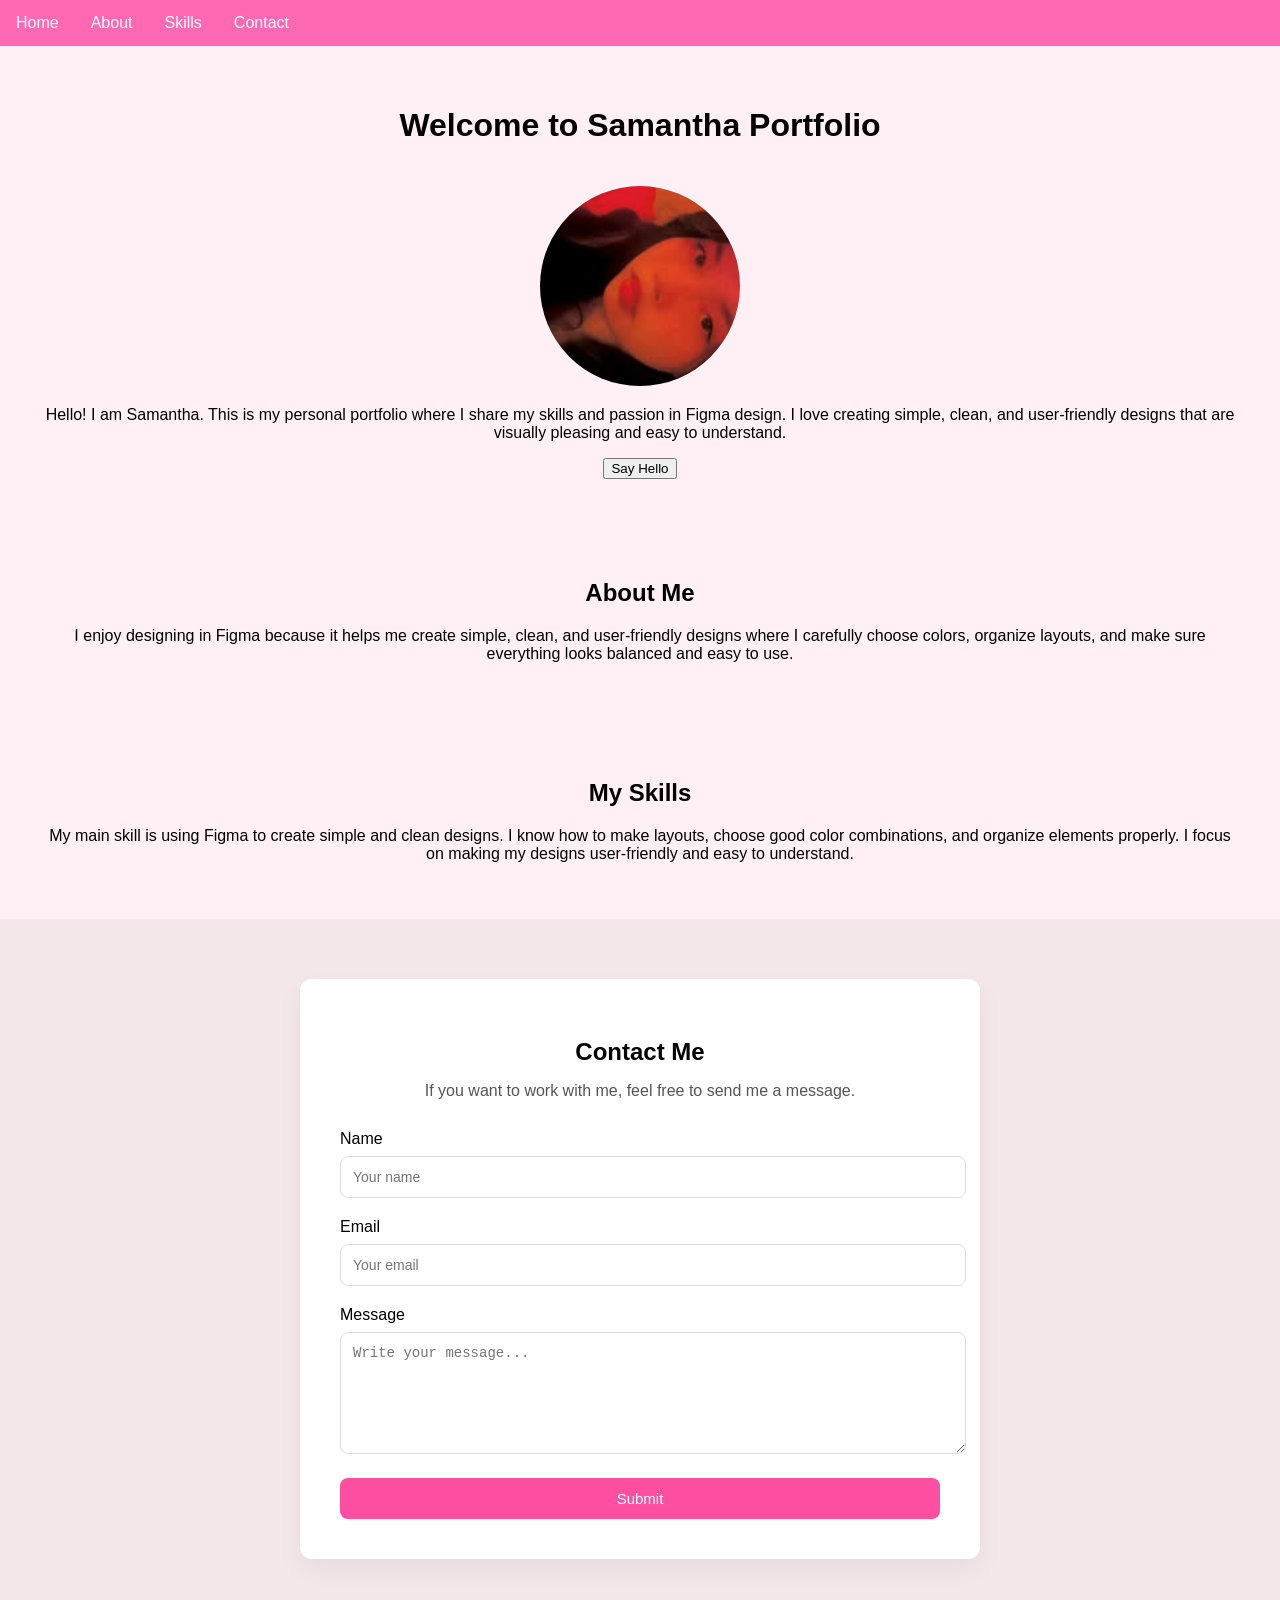
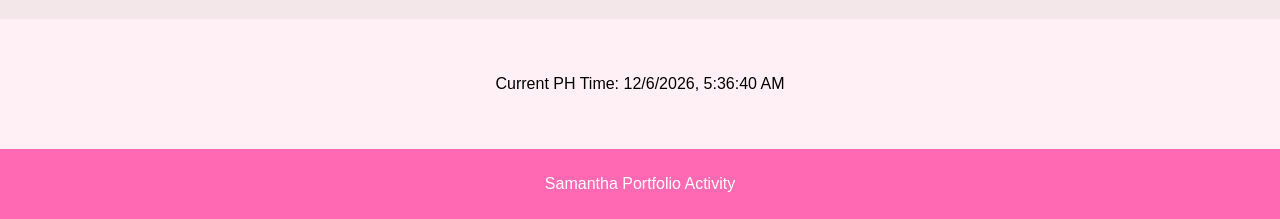
==== Index.html @ 722a0fc0 "test" ====
<!DOCTYPE html>
<html lang="en">
<head>
    <meta charset="UTF-8">
    <meta name="viewport" content="width=device-width, initial-scale=1.0">
    <title>Olaco Portfolio</title>
    <link rel="stylesheet" href="style.css">
    <script src="script.js"></script>
</head>
<body>

            <div class="topnav">
                <a href="#home">Home</a>
                <a href="#about">About</a>
                <a href="#skills">Skills</a>
                <a href="#contact">Contact</a>
            </div>

                <div class="section" id="home">
                     <h1>Welcome to Samantha Portfolio</h1>
                        <img src="image.png" alt="Profile" class="profile">
                <p>
                    Hello! I am Samantha. This is my personal portfolio where I share my skills 
                        and passion in Figma design. I love creating simple, clean, and user-friendly 
                            designs that are visually pleasing and easy to understand.
                </p>
                    <button onclick="showMessage()">Say Hello</button>
            </div>


            <div class="section" id="about">
                    <h2>About Me</h2>
                <p>
                        I enjoy designing in Figma because it helps me create simple, clean, and 
                        user-friendly designs where I carefully choose colors, organize layouts, 
                        and make sure everything looks balanced and easy to use.
                </p>
            </div>


            <div class="section" id="skills">
                <h2>My Skills</h2>
                <p>
                    My main skill is using Figma to create simple and clean designs. 
                        I know how to make layouts, choose good color combinations, and organize 
                            elements properly. I focus on making my designs user-friendly and easy 
                                to understand.
                </p>
            </div>

                <section class="contact" id="contact">
                    <div class="contact-container">
                        <h2>Contact Me</h2>
                            <p>If you want to work with me, feel free to send me a message.</p>

                <form>
                    <div class="form-group">
                        <label for="name">Name</label>
                        <input type="text" id="name" placeholder="Your name" required>
                    </div>

                    <div class="form-group">
                        <label for="email">Email</label>
                        <input type="email" id="email" placeholder="Your email" required>
                    </div>

                    <div class="form-group">
                        <label for="message">Message</label>
                        <textarea id="message" rows="6" placeholder="Write your message..." required></textarea>
                    </div>

                    <button type="submit">Submit</button>
                 </form>
                    </div>
                </section>
                    <div>
                        <div>
                            <div class="section">
                            <p id="demo"></p>
                            </div>
                        </div>
                    <footer>
                        <p>Samantha Portfolio Activity</p>
            </footer>

</body>
</html>
---- style.css ----
body {
  margin: 0;
  font-family: Arial, Helvetica, sans-serif;
  background-color: #fff0f5;
}


.topnav {
  overflow: hidden;
  background-color: #ff69b4;
}

.topnav a {
  float: left;
  display: block;
  color: white;
  text-align: center;
  padding: 14px 16px;
  text-decoration: none;
}

.topnav a:hover {
  background-color: #ffc0cb;
  color: black;
}


.section {
  padding: 40px;
  text-align: center;
}

.profile {
  width: 200px;
  border-radius: 50%;
  margin-top: 20px;
}


.container {
  width: 60%;
  background-color: #ddd;
  margin: auto;
}

.skills {
  text-align: right;
  padding: 10px;
  color: white;
}

.html { width: 90%; background-color: #ff69b4; }
.css  { width: 85%; background-color: #ff1493; }
.js   { width: 75%; background-color: #db7093; }


.contact {
  background-color: #f4e7ea;
  padding: 60px 20px;
  display: flex;
  justify-content: center;
}

.contact-container {
  background: white;
  padding: 40px;
  border-radius: 12px;
  width: 100%;
  max-width: 600px;
  box-shadow: 0 10px 25px #0000000d;
  text-align: center;
}

.contact-container h2 {
  margin-bottom: 10px;
}

.contact-container p {
  margin-bottom: 30px;
  color: #555;
}

.form-group {
  text-align: left;
  margin-bottom: 20px;
}

label {
  display: block;
  margin-bottom: 8px;
  font-weight: 500;
}


input,
textarea {
  width: 100%;
  padding: 12px;
  border: 1px solid #ddd;
  border-radius: 8px;
  font-size: 14px;
  transition: 0.3s ease;
}

input:focus,
textarea:focus {
  border-color: #ff4fa3;
  outline: none;
  box-shadow: 0 0 0 2px #ff4fa333;
}


.contact-container button {
  width: 100%;
  padding: 12px;
  border: none;
  border-radius: 8px;
  background-color: #ff4fa3;
  color: white;
  font-size: 15px;
  cursor: pointer;
  transition: 0.3s ease;
}

.contact-container button:hover {
  background-color: #e63c8f;
}

footer {
  background-color: #ff69b4;
  color: white;
  text-align: center;
  padding: 10px;
}
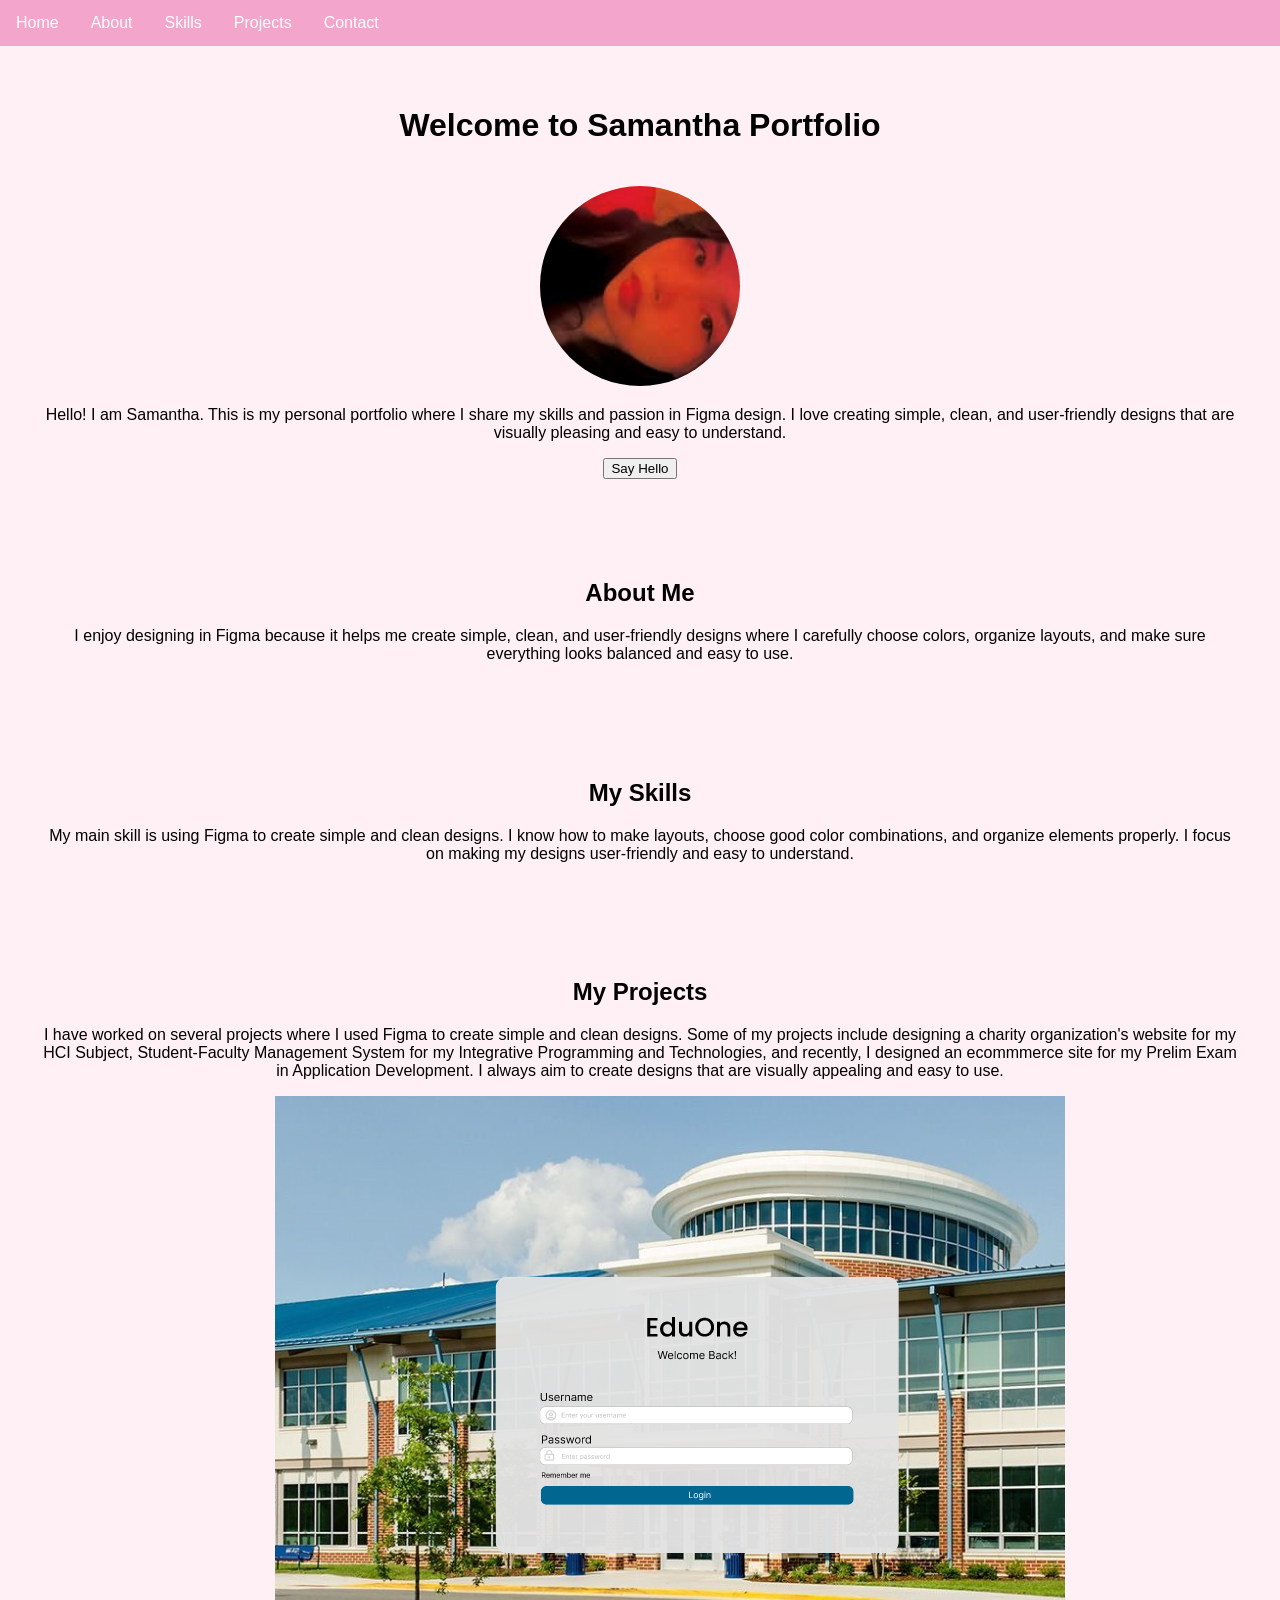
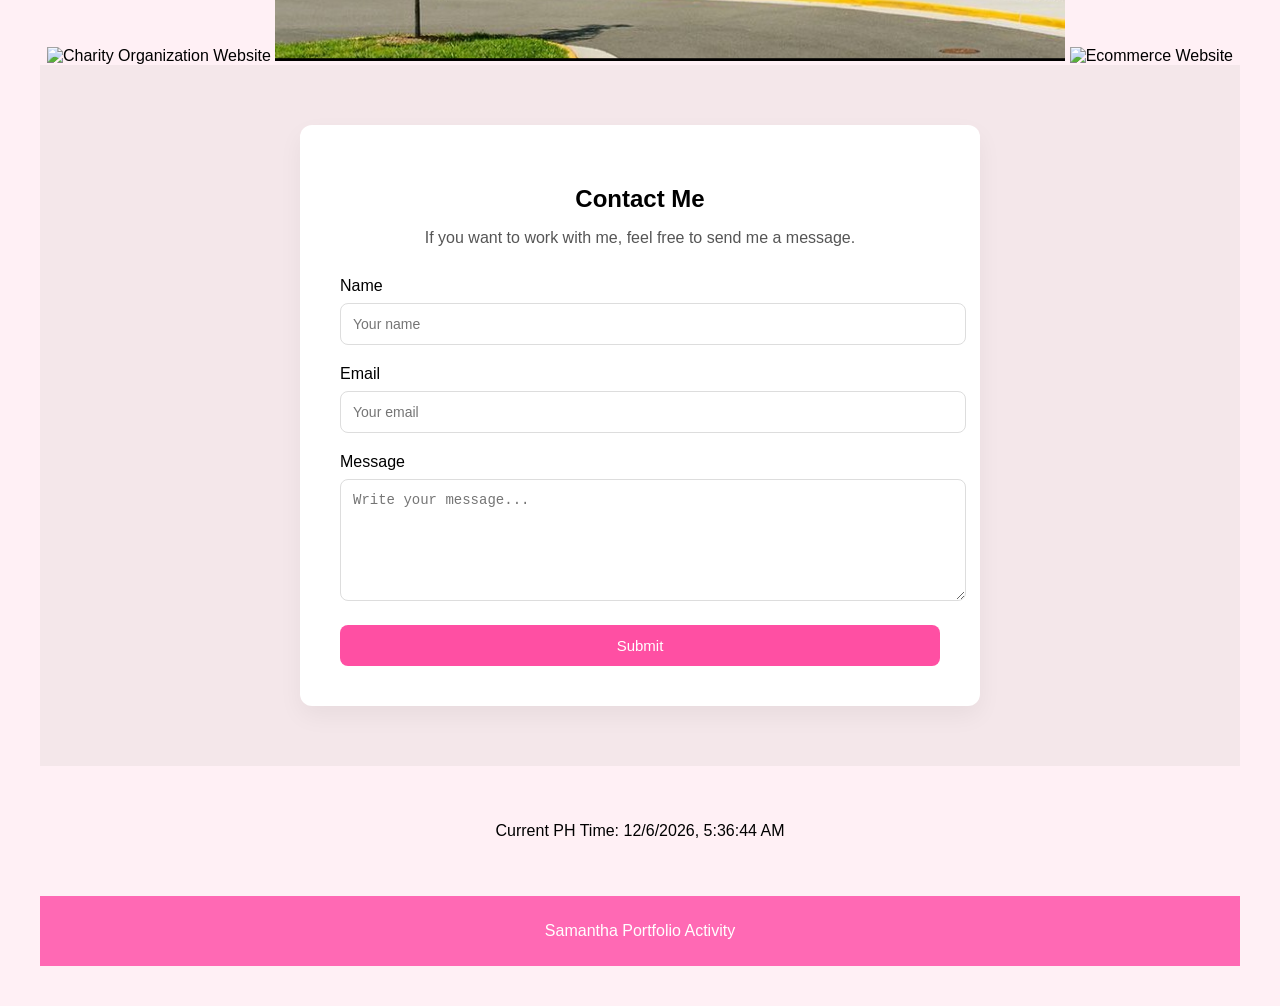
==== commit 877a1a8c: "test" ====
--- a/Index.html
+++ b/Index.html
@@ -13,12 +13,13 @@
                 <a href="#home">Home</a>
                 <a href="#about">About</a>
                 <a href="#skills">Skills</a>
+                <a href="#projects">Projects</a>
                 <a href="#contact">Contact</a>
             </div>
 
                 <div class="section" id="home">
                      <h1>Welcome to Samantha Portfolio</h1>
-                        <img src="image.png" alt="Profile" class="profile">
+                        <img src="pictures/image.png" alt="Profile" class="profile">
                 <p>
                     Hello! I am Samantha. This is my personal portfolio where I share my skills 
                         and passion in Figma design. I love creating simple, clean, and user-friendly 
@@ -47,6 +48,19 @@
                                 to understand.
                 </p>
             </div>
+
+            <div class="section" id="projects">
+                <h2>My Projects</h2> 
+                <p>
+                    I have worked on several projects where I used Figma to create simple and 
+                    clean designs. Some of my projects include designing a charity organization's website for my HCI Subject, Student-Faculty Management System for my Integrative Programming and Technologies, and recently, I designed an ecommmerce site for my Prelim Exam in Application Development. I always aim to create designs that are visually appealing and easy to use.
+      
+            <div>
+                    <img src="pictures/charity org.jpeg" alt="Charity Organization Website" class="project-image">
+                    <img src="pictures/student-faculty .png" alt="Student-Faculty Management System" class="project-image">
+                    <img src="pictures/ecommerce.jpeg" alt="Ecommerce Website" class="project-image">
+            </div>
+
 
                 <section class="contact" id="contact">
                     <div class="contact-container">
@@ -84,4 +98,5 @@
             </footer>
 
 </body>
-</html>+</html>
+
--- a/style.css
+++ b/style.css
@@ -8,7 +8,7 @@
 
 .topnav {
   overflow: hidden;
-  background-color: #ff69b4;
+  background-color: #f3a5cc;
 }
 
 .topnav a {
@@ -55,6 +55,7 @@
 .js   { width: 75%; background-color: #db7093; }
 
 
+
 .contact {
   background-color: #f4e7ea;
   padding: 60px 20px;
@@ -84,6 +85,31 @@
 .form-group {
   text-align: left;
   margin-bottom: 20px;
+}
+div.gallery {
+  display: flex;
+  flex-wrap: wrap;
+  justify-content: flex-start;
+}
+
+div.gallery-item {
+  margin: 5px;
+  border: 1px solid #ccc;
+  width: 180px;
+}
+
+div.gallery-item:hover {
+  border: 1px solid #777;
+}
+
+div.gallery-item img {
+  width: 100%;
+  height: auto;
+}
+
+div.gallery-item div.desc {
+  padding: 15px;
+  text-align: center;
 }
 
 label {
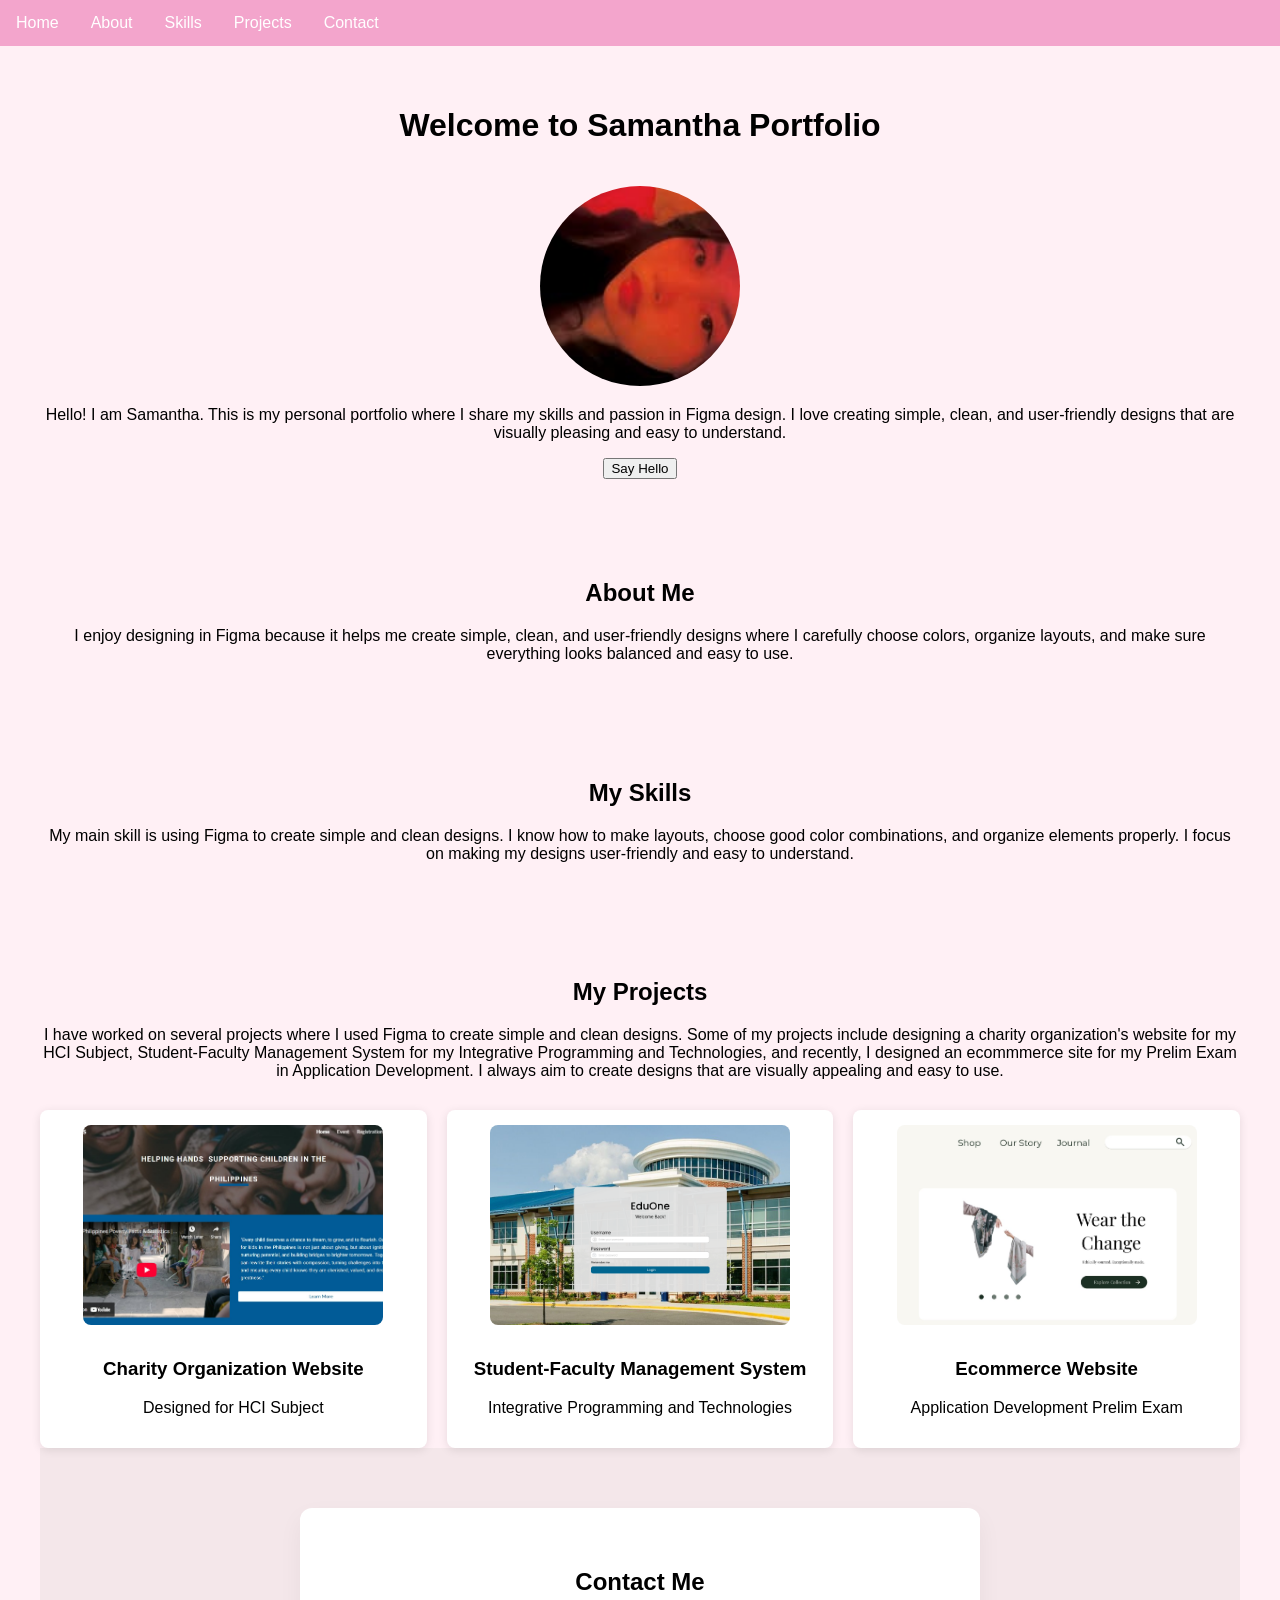
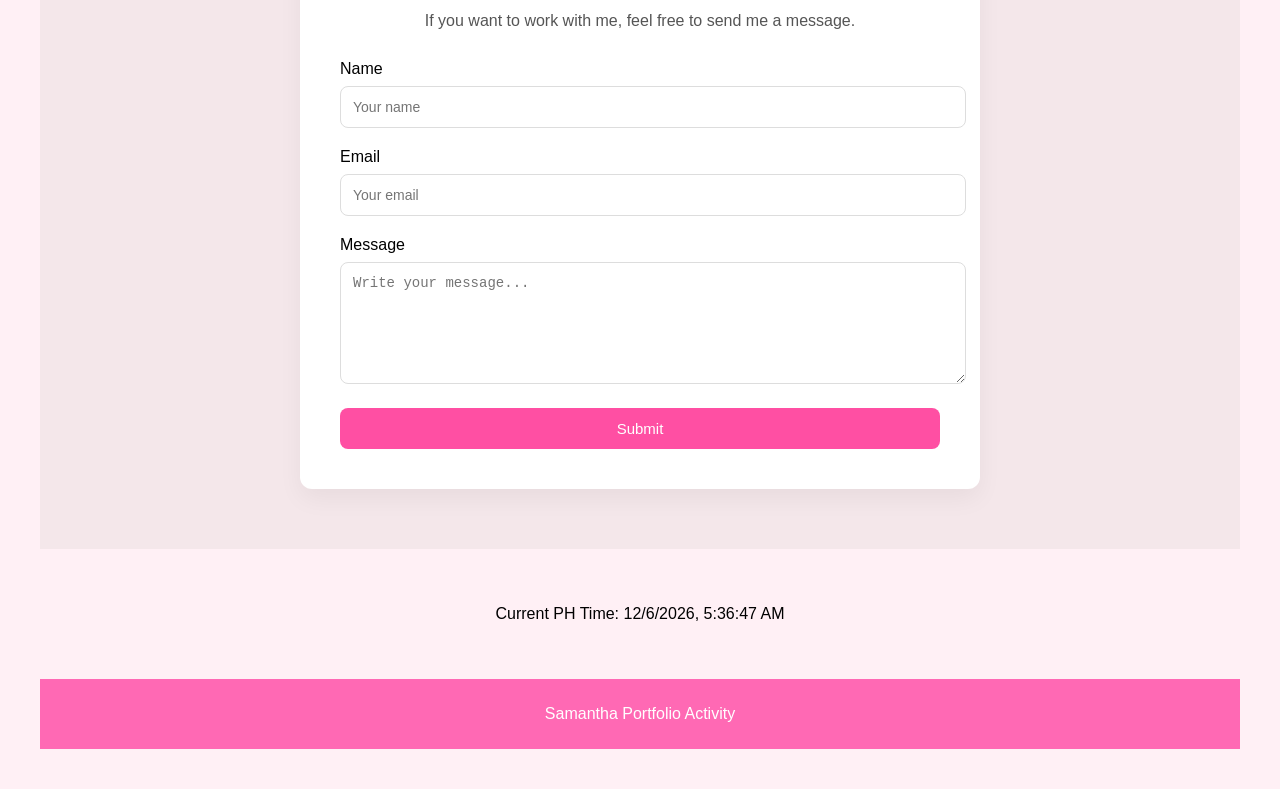
==== commit 1b8c0585: "Initial commit - Portfolio website" ====
--- a/Index.html
+++ b/Index.html
@@ -55,10 +55,22 @@
                     I have worked on several projects where I used Figma to create simple and 
                     clean designs. Some of my projects include designing a charity organization's website for my HCI Subject, Student-Faculty Management System for my Integrative Programming and Technologies, and recently, I designed an ecommmerce site for my Prelim Exam in Application Development. I always aim to create designs that are visually appealing and easy to use.
       
-            <div>
-                    <img src="pictures/charity org.jpeg" alt="Charity Organization Website" class="project-image">
-                    <img src="pictures/student-faculty .png" alt="Student-Faculty Management System" class="project-image">
-                    <img src="pictures/ecommerce.jpeg" alt="Ecommerce Website" class="project-image">
+            <div class="project-container">
+                    <div class="project-item">
+                        <img src="pictures/charity org.png" alt="Charity Organization Website" class="project-image">
+                        <h3>Charity Organization Website</h3>
+                        <p>Designed for HCI Subject</p>
+                    </div>
+                    <div class="project-item">
+                        <img src="pictures/student-faculty .png" alt="Student-Faculty Management System" class="project-image">
+                        <h3>Student-Faculty Management System</h3>
+                        <p>Integrative Programming and Technologies</p>
+                    </div>
+                    <div class="project-item">
+                        <img src="pictures/ecommerce.png" alt="Ecommerce Website" class="project-image">
+                        <h3>Ecommerce Website</h3>
+                        <p>Application Development Prelim Exam</p>
+                    </div>
             </div>
 
 
--- a/style.css
+++ b/style.css
@@ -153,6 +153,35 @@
   background-color: #e63c8f;
 }
 
+.project-container {
+  display: grid;
+  grid-template-columns: repeat(3, 1fr);
+  gap: 20px;
+  margin-top: 30px;
+}
+
+.project-item {
+  text-align: center;
+  background: white;
+  border-radius: 8px;
+  padding: 15px;
+  box-shadow: 0 2px 10px rgba(0,0,0,0.1);
+  transition: transform 0.3s ease;
+}
+
+.project-item:hover {
+  transform: translateY(-5px);
+}
+
+.project-image {
+  width: 100%;
+  max-width: 300px;
+  height: 200px;
+  object-fit: cover;
+  border-radius: 8px;
+  margin-bottom: 10px;
+}
+
 footer {
   background-color: #ff69b4;
   color: white;
